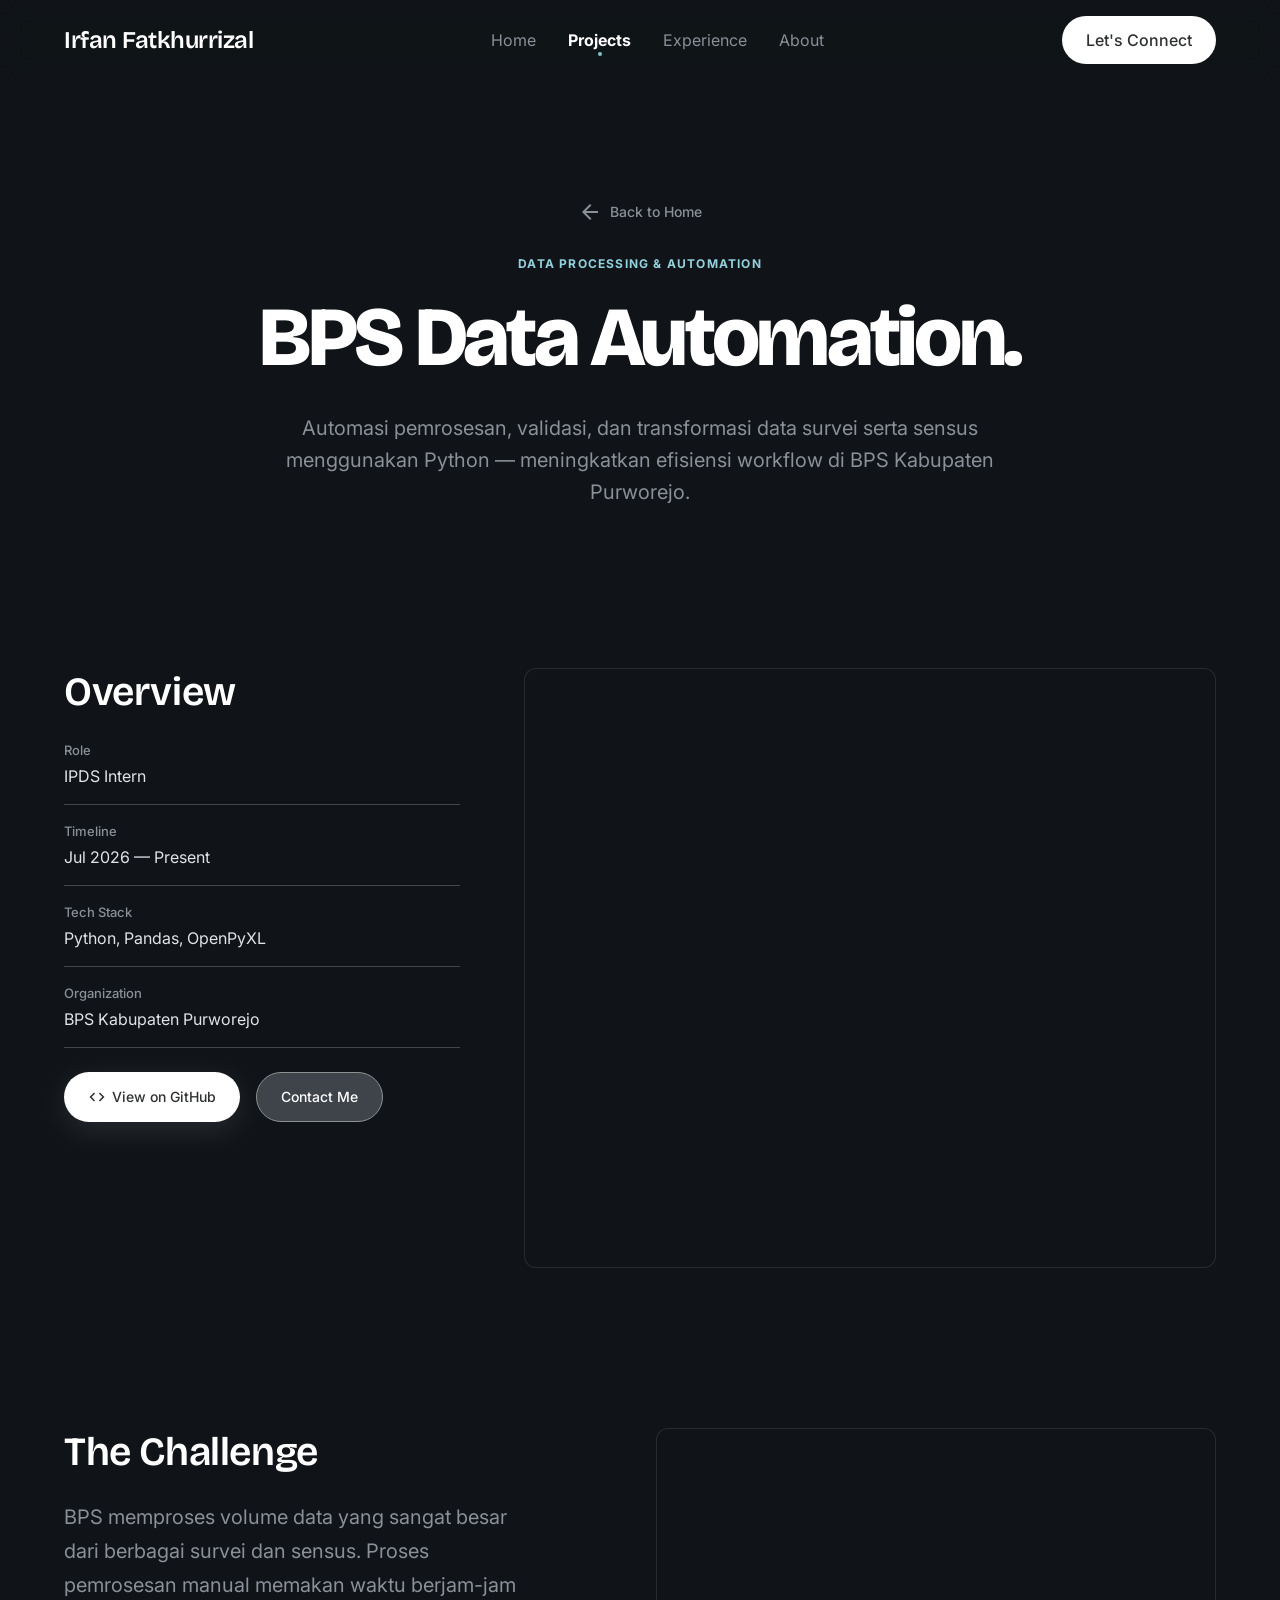
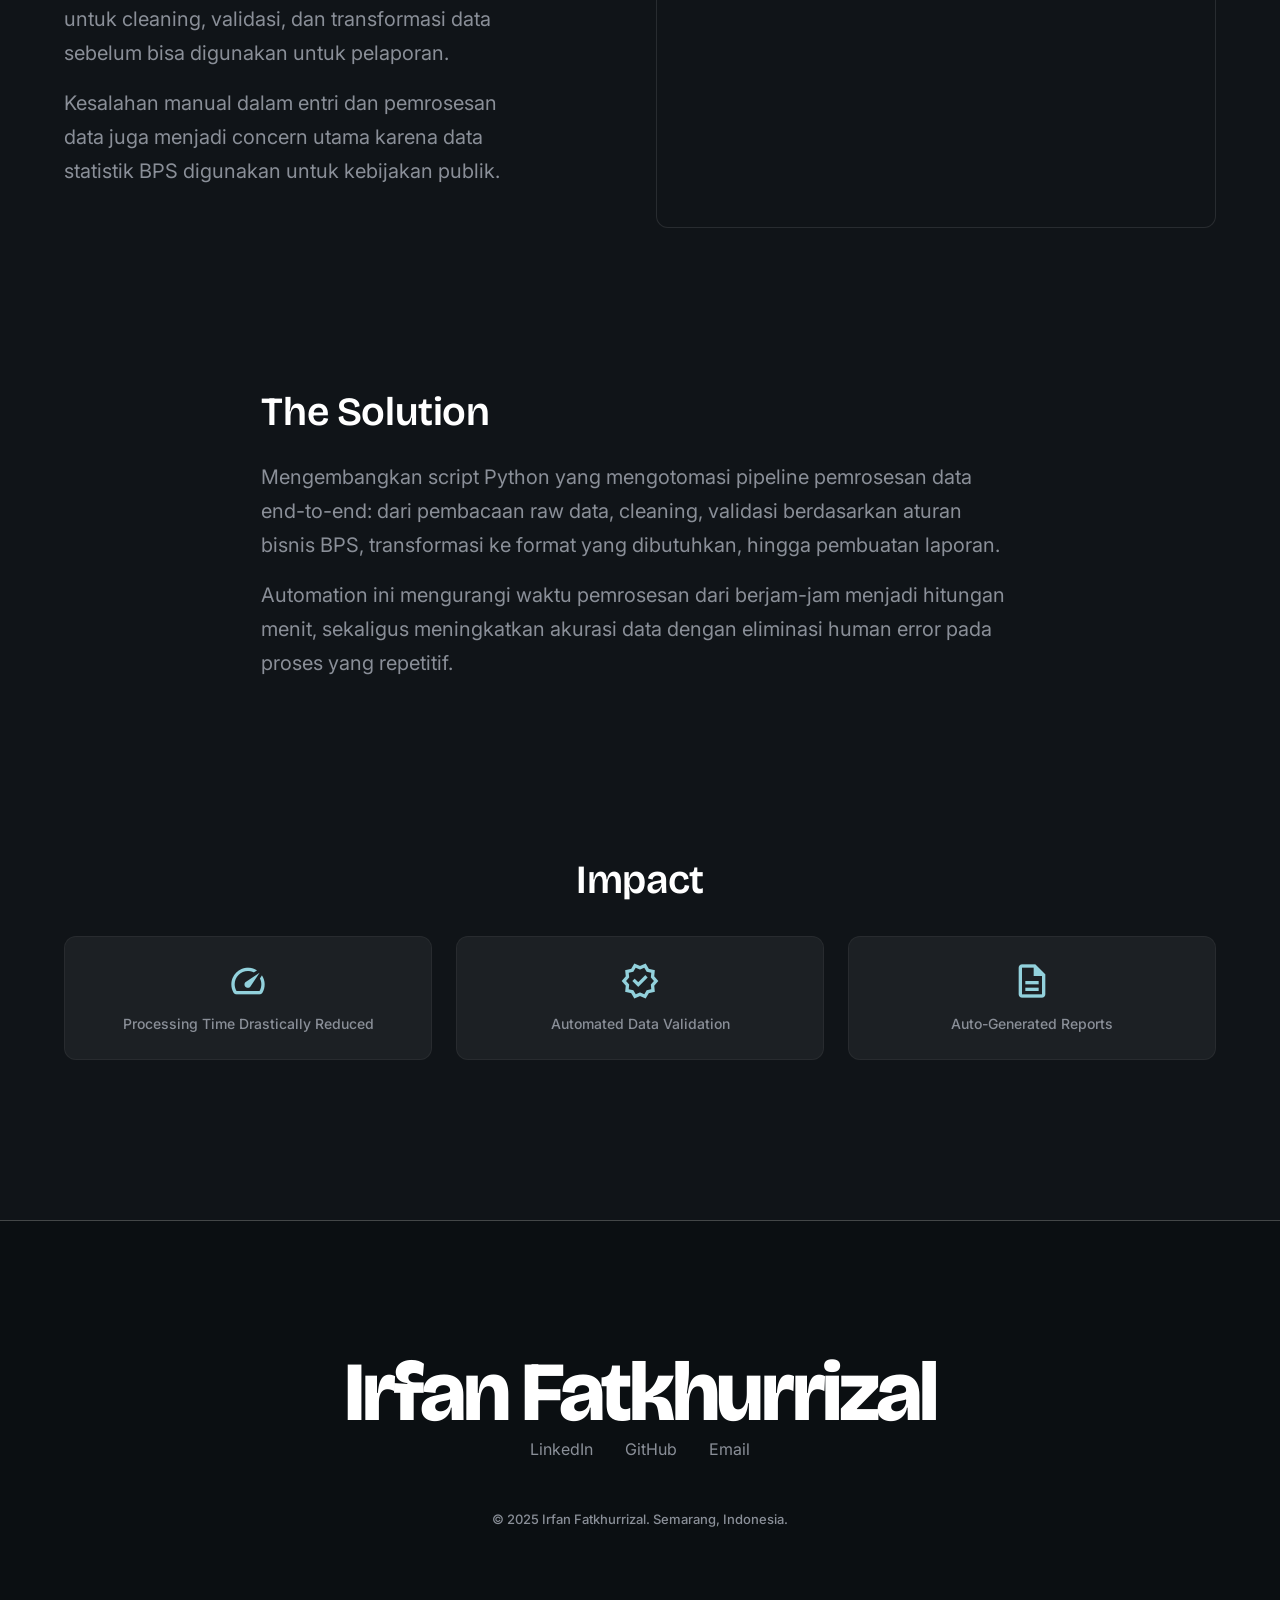
==== bps.html @ b94c5a6a "feat: minimalist personal portfolio for Irfan Fatkhurrizal" ====
<!DOCTYPE html>
<html lang="en">
<head>
  <meta charset="utf-8"/>
  <meta name="viewport" content="width=device-width, initial-scale=1.0"/>
  <title>BPS Data Automation — Python | Irfan Fatkhurrizal</title>
  <meta name="description" content="Automasi pemrosesan dan pelaporan data statistik menggunakan Python untuk BPS Kabupaten Purworejo."/>
  <link rel="stylesheet" href="index.css"/>
  <link href="https://fonts.googleapis.com/css2?family=Material+Symbols+Outlined:wght,FILL@100..700,0..1&display=swap" rel="stylesheet"/>
</head>
<body>

  <!-- ═══ Navigation ═══ -->
  <nav class="navbar" id="navbar">
    <div class="navbar__inner">
      <a class="navbar__logo" href="index.html">Irfan Fatkhurrizal</a>
      <div class="navbar__links">
        <a class="navbar__link" href="index.html">Home</a>
        <a class="navbar__link active" href="index.html#projects">Projects</a>
        <a class="navbar__link" href="index.html#experience">Experience</a>
        <a class="navbar__link" href="index.html#about">About</a>
      </div>
      <a class="navbar__cta" href="index.html#contact">Let's Connect</a>
      <button class="navbar__mobile-toggle" aria-label="Open menu">
        <span class="material-symbols-outlined">menu</span>
      </button>
    </div>
  </nav>

  <div class="mobile-menu" id="mobile-menu">
    <button class="mobile-menu__close" aria-label="Close menu">
      <span class="material-symbols-outlined">close</span>
    </button>
    <a class="mobile-menu__link" href="index.html">Home</a>
    <a class="mobile-menu__link" href="index.html#projects">Projects</a>
    <a class="mobile-menu__link" href="index.html#experience">Experience</a>
    <a class="mobile-menu__link" href="index.html#about">About</a>
  </div>

  <main>
    <section class="case-hero container">
      <a class="back-link reveal" href="index.html">
        <span class="material-symbols-outlined">arrow_back</span>
        Back to Home
      </a>
      <span class="case-hero__category text-label-caps reveal">Data Processing &amp; Automation</span>
      <h1 class="case-hero__title text-display-lg-mobile reveal reveal-delay-1">BPS Data Automation.</h1>
      <p class="case-hero__subtitle text-body-lg reveal reveal-delay-2">
        Automasi pemrosesan, validasi, dan transformasi data survei serta sensus menggunakan Python — meningkatkan efisiensi workflow di BPS Kabupaten Purworejo.
      </p>
    </section>

    <section class="case-overview container">
      <div class="case-overview__grid">
        <div class="reveal">
          <h2 class="case-overview__meta-title text-headline-md">Overview</h2>
          <ul class="case-overview__meta-list">
            <li class="case-overview__meta-item">
              <span class="case-overview__meta-label text-mono-label">Role</span>
              <span class="case-overview__meta-value text-body-md">IPDS Intern</span>
            </li>
            <li class="case-overview__meta-item">
              <span class="case-overview__meta-label text-mono-label">Timeline</span>
              <span class="case-overview__meta-value text-body-md">Jul 2026 — Present</span>
            </li>
            <li class="case-overview__meta-item">
              <span class="case-overview__meta-label text-mono-label">Tech Stack</span>
              <span class="case-overview__meta-value text-body-md">Python, Pandas, OpenPyXL</span>
            </li>
            <li class="case-overview__meta-item">
              <span class="case-overview__meta-label text-mono-label">Organization</span>
              <span class="case-overview__meta-value text-body-md">BPS Kabupaten Purworejo</span>
            </li>
          </ul>
          <div style="display: flex; gap: 16px; margin-top: 24px; flex-wrap: wrap;">
            <a class="btn btn--primary" href="https://github.com/farformbath" target="_blank" style="padding: 12px 24px; font-size: 14px;">
              <span class="material-symbols-outlined" style="font-size: 18px; margin-right: 6px;">code</span>
              View on GitHub
            </a>
            <a class="btn btn--outline" href="index.html#contact" style="padding: 12px 24px; font-size: 14px;">
              Contact Me
            </a>
          </div>
        </div>
        <div class="reveal reveal-delay-1">
          <div class="case-overview__hero-image" style="background-image: url('https://lh3.googleusercontent.com/aida-public/[base64]')"></div>
        </div>
      </div>
    </section>

    <section class="case-section container">
      <div class="case-section__grid">
        <div class="case-section__content reveal">
          <h2 class="case-section__title text-headline-md">The Challenge</h2>
          <p class="case-section__text text-body-lg">
            BPS memproses volume data yang sangat besar dari berbagai survei dan sensus. Proses pemrosesan manual memakan waktu berjam-jam untuk cleaning, validasi, dan transformasi data sebelum bisa digunakan untuk pelaporan.
          </p>
          <p class="case-section__text text-body-lg">
            Kesalahan manual dalam entri dan pemrosesan data juga menjadi concern utama karena data statistik BPS digunakan untuk kebijakan publik.
          </p>
        </div>
        <div class="case-section__image reveal reveal-delay-1" style="background-image: url('https://lh3.googleusercontent.com/aida-public/[base64]')">
        </div>
      </div>
    </section>

    <section class="case-section container">
      <div class="case-section__grid">
        <div class="case-section__content case-section__content--offset reveal">
          <h2 class="case-section__title text-headline-md">The Solution</h2>
          <p class="case-section__text text-body-lg">
            Mengembangkan script Python yang mengotomasi pipeline pemrosesan data end-to-end: dari pembacaan raw data, cleaning, validasi berdasarkan aturan bisnis BPS, transformasi ke format yang dibutuhkan, hingga pembuatan laporan.
          </p>
          <p class="case-section__text text-body-lg">
            Automation ini mengurangi waktu pemrosesan dari berjam-jam menjadi hitungan menit, sekaligus meningkatkan akurasi data dengan eliminasi human error pada proses yang repetitif.
          </p>
        </div>
      </div>
    </section>

    <section class="case-section container">
      <div class="reveal">
        <h2 class="case-section__title text-headline-md" style="text-align: center;">Impact</h2>
        <div class="metrics">
          <div class="metric">
            <span class="metric__value" style="font-size: 32px;">
              <span class="material-symbols-outlined" style="font-size: 40px; color: var(--secondary);">speed</span>
            </span>
            <span class="metric__label text-mono-label">Processing Time Drastically Reduced</span>
          </div>
          <div class="metric">
            <span class="metric__value" style="font-size: 32px;">
              <span class="material-symbols-outlined" style="font-size: 40px; color: var(--secondary);">verified</span>
            </span>
            <span class="metric__label text-mono-label">Automated Data Validation</span>
          </div>
          <div class="metric">
            <span class="metric__value" style="font-size: 32px;">
              <span class="material-symbols-outlined" style="font-size: 40px; color: var(--secondary);">description</span>
            </span>
            <span class="metric__label text-mono-label">Auto-Generated Reports</span>
          </div>
        </div>
      </div>
    </section>

  </main>

  <footer class="footer">
    <div class="footer__inner">
      <div class="footer__brand">Irfan Fatkhurrizal</div>
      <div class="footer__social">
        <a class="footer__social-link" href="https://www.linkedin.com/in/irfan-fatkhurrizal-444149339/" target="_blank">LinkedIn</a>
        <a class="footer__social-link" href="https://github.com/farformbath" target="_blank">GitHub</a>
        <a class="footer__social-link" href="mailto:irfaannnnr@gmail.com">Email</a>
      </div>
      <div class="footer__copyright text-mono-label">© 2025 Irfan Fatkhurrizal. Semarang, Indonesia.</div>
    </div>
  </footer>

  <script src="main.js"></script>
</body>
</html>
---- index.css ----
/* ======================================================
   MINIMALIST PORTFOLIO — Design System & Styles
   Based on Stitch "Architectural Minimalist" design
   ====================================================== */

/* ── Google Fonts ────────────────────────────────────── */
@import url('https://fonts.googleapis.com/css2?family=Bricolage+Grotesque:opsz,wght@12..96,200..800&family=Inter:wght@300;400;500;600;700&display=swap');

/* ── CSS Custom Properties (Design Tokens) ───────────── */
:root {
  /* ─ Surface Colors ─ */
  --surface:                 #101418;
  --surface-dim:             #101418;
  --surface-bright:          #363a3e;
  --surface-container-lowest:#0b0f12;
  --surface-container-low:   #181c20;
  --surface-container:       #1c2024;
  --surface-container-high:  #262a2f;
  --surface-container-highest:#313539;
  --surface-elevated:        #3F444A;
  --surface-variant:         #313539;

  /* ─ On-Surface Colors ─ */
  --on-surface:              #e0e3e8;
  --on-surface-variant:      #c4c7c8;
  --on-background:           #e0e3e8;
  --text-muted:              #8A8F98;

  /* ─ Primary ─ */
  --primary:                 #ffffff;
  --on-primary:              #2f3131;
  --primary-container:       #e2e2e2;
  --on-primary-container:    #636565;

  /* ─ Secondary (Teal) ─ */
  --secondary:               #92d1dc;
  --on-secondary:            #00363d;
  --secondary-container:     #00515b;
  --on-secondary-container:  #84c2cd;

  /* ─ Tertiary (Terracotta) ─ */
  --tertiary:                #ffffff;
  --tertiary-container:      #ffdbcc;
  --on-tertiary-container:   #a64812;

  /* ─ Error ─ */
  --error:                   #ffb4ab;
  --error-container:         #93000a;

  /* ─ Outline ─ */
  --outline:                 #8e9192;
  --outline-variant:         #444748;

  /* ─ Inverse ─ */
  --inverse-surface:         #e0e3e8;
  --inverse-on-surface:      #2d3135;

  /* ─ Typography ─ */
  --font-headline:           'Bricolage Grotesque', sans-serif;
  --font-body:               'Inter', sans-serif;

  /* ─ Spacing ─ */
  --unit:                    8px;
  --gutter:                  32px;
  --margin-mobile:           24px;
  --margin-desktop:          64px;
  --section-gap:             160px;

  /* ─ Border Radius ─ */
  --radius-sm:               0.125rem;
  --radius-default:          0.25rem;
  --radius-md:               0.375rem;
  --radius-lg:               0.5rem;
  --radius-xl:               0.75rem;
  --radius-full:             9999px;
}

/* ── Base Reset & Body ───────────────────────────────── */
*, *::before, *::after {
  margin: 0;
  padding: 0;
  box-sizing: border-box;
}

html {
  scroll-behavior: smooth;
  -webkit-font-smoothing: antialiased;
  -moz-osx-font-smoothing: grayscale;
}

body {
  font-family: var(--font-body);
  font-size: 16px;
  line-height: 24px;
  font-weight: 400;
  background-color: var(--surface);
  color: var(--on-surface);
  min-height: 100vh;
  overflow-x: hidden;
}

a {
  text-decoration: none;
  color: inherit;
  transition: color 0.3s ease, transform 0.3s ease;
}

img {
  max-width: 100%;
  display: block;
}

ul, ol { list-style: none; }

::selection {
  background-color: var(--secondary);
  color: var(--on-secondary);
}

/* ── Typography Utilities ────────────────────────────── */
.text-display-lg {
  font-family: var(--font-headline);
  font-size: 84px;
  line-height: 84px;
  letter-spacing: -0.04em;
  font-weight: 800;
}

.text-display-lg-mobile {
  font-family: var(--font-headline);
  font-size: 48px;
  line-height: 52px;
  letter-spacing: -0.02em;
  font-weight: 800;
}

.text-headline-md {
  font-family: var(--font-headline);
  font-size: 40px;
  line-height: 48px;
  letter-spacing: -0.01em;
  font-weight: 600;
}

.text-headline-sm {
  font-family: var(--font-headline);
  font-size: 24px;
  line-height: 32px;
  font-weight: 600;
}

.text-body-lg {
  font-family: var(--font-body);
  font-size: 20px;
  line-height: 32px;
  font-weight: 400;
}

.text-body-md {
  font-family: var(--font-body);
  font-size: 16px;
  line-height: 24px;
  font-weight: 400;
}

.text-label-caps {
  font-family: var(--font-body);
  font-size: 12px;
  line-height: 16px;
  letter-spacing: 0.1em;
  font-weight: 700;
  text-transform: uppercase;
}

.text-mono-label {
  font-family: var(--font-body);
  font-size: 13px;
  line-height: 20px;
  font-weight: 500;
}

/* ── Layout Utilities ────────────────────────────────── */
.container {
  max-width: 1280px;
  margin: 0 auto;
  padding: 0 var(--margin-mobile);
}

@media (min-width: 768px) {
  .container {
    padding: 0 var(--margin-desktop);
  }
}

/* ── Navigation ──────────────────────────────────────── */
.navbar {
  position: fixed;
  top: 0;
  left: 0;
  width: 100%;
  z-index: 50;
  background: rgba(16, 20, 24, 0.8);
  backdrop-filter: blur(12px);
  -webkit-backdrop-filter: blur(12px);
  transition: all 0.3s ease;
}

.navbar.scrolled {
  background: rgba(16, 20, 24, 0.95);
  box-shadow: 0 1px 0 rgba(68, 71, 72, 0.3);
}

.navbar__inner {
  display: flex;
  justify-content: space-between;
  align-items: center;
  max-width: 1280px;
  margin: 0 auto;
  padding: 0 var(--margin-mobile);
  height: 80px;
}

@media (min-width: 768px) {
  .navbar__inner {
    padding: 0 var(--margin-desktop);
  }
}

.navbar__logo {
  display: flex;
  align-items: center;
  gap: 10px;
  font-family: var(--font-headline);
  font-size: 24px;
  font-weight: 600;
  letter-spacing: -0.02em;
  color: var(--primary);
}

.navbar__logo-img {
  width: 32px;
  height: 32px;
  border-radius: 50%;
  object-fit: cover;
}

.navbar__links {
  display: none;
  align-items: center;
  gap: var(--gutter);
}

@media (min-width: 768px) {
  .navbar__links {
    display: flex;
  }
}

.navbar__link {
  color: var(--text-muted);
  font-size: 16px;
  line-height: 24px;
  transition: color 0.3s ease, transform 0.3s ease;
  position: relative;
}

.navbar__link:hover {
  color: var(--primary);
  transform: scale(1.05);
}

.navbar__link.active {
  color: var(--primary);
  font-weight: 700;
}

.navbar__link.active::after {
  content: '';
  position: absolute;
  bottom: -4px;
  left: 50%;
  transform: translateX(-50%);
  width: 4px;
  height: 4px;
  background: var(--on-secondary-container, #84c2cd);
  border-radius: 50%;
}

.navbar__cta {
  display: none;
  background: var(--primary);
  color: var(--on-primary);
  padding: 12px 24px;
  border-radius: var(--radius-full);
  font-size: 16px;
  font-weight: 500;
  transition: transform 0.2s ease;
  border: none;
  cursor: pointer;
}

@media (min-width: 768px) {
  .navbar__cta {
    display: inline-flex;
  }
}

.navbar__cta:hover {
  transform: scale(1.05);
}

/* Mobile Menu Toggle */
.navbar__mobile-toggle {
  display: flex;
  align-items: center;
  justify-content: center;
  background: none;
  border: none;
  color: var(--primary);
  cursor: pointer;
  font-size: 28px;
  padding: 4px;
}

@media (min-width: 768px) {
  .navbar__mobile-toggle {
    display: none;
  }
}

/* Mobile Menu Overlay */
.mobile-menu {
  position: fixed;
  top: 0;
  left: 0;
  width: 100%;
  height: 100vh;
  background: rgba(16, 20, 24, 0.98);
  backdrop-filter: blur(20px);
  z-index: 100;
  display: flex;
  flex-direction: column;
  align-items: center;
  justify-content: center;
  gap: 32px;
  opacity: 0;
  pointer-events: none;
  transition: opacity 0.3s ease;
}

.mobile-menu.open {
  opacity: 1;
  pointer-events: all;
}

.mobile-menu__close {
  position: absolute;
  top: 24px;
  right: 24px;
  background: none;
  border: none;
  color: var(--primary);
  font-size: 32px;
  cursor: pointer;
}

.mobile-menu__link {
  font-family: var(--font-headline);
  font-size: 32px;
  font-weight: 600;
  color: var(--primary);
  transition: color 0.3s ease;
}

.mobile-menu__link:hover {
  color: var(--secondary);
}

/* ── Hero Section ────────────────────────────────────── */
.hero {
  padding-top: 160px;
  padding-bottom: var(--section-gap);
  text-align: center;
  display: flex;
  flex-direction: column;
  align-items: center;
}

@media (min-width: 768px) {
  .hero {
    padding-top: 200px;
  }
}

.hero__title {
  color: var(--primary);
  margin-bottom: 24px;
  max-width: 800px;
}

.hero__subtitle {
  color: var(--text-muted);
  max-width: 640px;
  line-height: 1.6;
}

/* ── Case Studies Grid ───────────────────────────────── */
.case-studies {
  margin-bottom: var(--section-gap);
}

.case-studies__heading {
  color: var(--primary);
  margin-bottom: 48px;
  padding-bottom: 16px;
  border-bottom: 1px solid var(--surface-variant);
}

.case-studies__grid {
  display: grid;
  grid-template-columns: 1fr;
  gap: 32px;
}

@media (min-width: 768px) {
  .case-studies__grid {
    grid-template-columns: repeat(12, 1fr);
  }
}

/* Card Spans */
.card--span-8 { grid-column: span 1; }
.card--span-4 { grid-column: span 1; }
.card--span-6 { grid-column: span 1; }

@media (min-width: 768px) {
  .card--span-8 { grid-column: span 8; }
  .card--span-4 { grid-column: span 4; }
  .card--span-6 { grid-column: span 6; }
}

/* Project Card */
.project-card {
  display: flex;
  flex-direction: column;
  background: var(--surface-elevated);
  border-radius: 12px;
  overflow: hidden;
  border: 1px solid rgba(255, 255, 255, 0.1);
  transition: transform 0.3s ease, box-shadow 0.3s ease;
  cursor: pointer;
  text-decoration: none;
  color: inherit;
}

.project-card:hover {
  transform: translateY(-8px);
  box-shadow: 0 20px 60px rgba(0, 0, 0, 0.4);
}

.project-card__image-wrapper {
  overflow: hidden;
  background: var(--surface-container-highest);
}

.project-card__image-wrapper--16x9 {
  aspect-ratio: 16 / 9;
}

.project-card__image-wrapper--4x5 {
  aspect-ratio: 4 / 5;
}

@media (min-width: 768px) {
  .project-card__image-wrapper--4x5 {
    aspect-ratio: auto;
    height: 300px;
  }
}

.project-card__image-wrapper--video {
  aspect-ratio: 16 / 9;
}

.project-card__image {
  width: 100%;
  height: 100%;
  object-fit: cover;
  background-size: cover;
  background-position: center;
  transition: transform 0.5s ease;
}

.project-card:hover .project-card__image {
  transform: scale(1.05);
}

.project-card__content {
  padding: 24px;
  flex-grow: 1;
  display: flex;
  flex-direction: column;
  justify-content: space-between;
  background: var(--surface-elevated);
}

.project-card__category {
  color: var(--secondary);
  margin-bottom: 8px;
  display: block;
}

.project-card__title {
  color: var(--primary);
  margin-bottom: 12px;
}

.project-card__desc {
  color: var(--text-muted);
}

/* ── About Section ───────────────────────────────────── */
.about {
  padding: var(--section-gap) 0;
  background: var(--surface-container-low);
  border-top: 1px solid rgba(68, 71, 72, 0.2);
  border-bottom: 1px solid rgba(68, 71, 72, 0.2);
}

.about__grid {
  display: grid;
  grid-template-columns: 1fr;
  gap: 48px;
  align-items: center;
}

@media (min-width: 768px) {
  .about__grid {
    grid-template-columns: 5fr 7fr;
  }
}

.about__photo-wrapper {
  display: flex;
  justify-content: center;
}

@media (min-width: 768px) {
  .about__photo-wrapper {
    justify-content: flex-start;
  }
}

.about__photo-frame {
  position: relative;
  width: 256px;
  height: 320px;
  border-radius: 16px;
  overflow: hidden;
  border: 1px solid rgba(255, 255, 255, 0.1);
  box-shadow: 0 25px 50px rgba(0, 0, 0, 0.5);
  transform: rotate(-3deg);
  transition: transform 0.5s ease;
}

@media (min-width: 768px) {
  .about__photo-frame {
    width: 320px;
    height: 384px;
  }
}

.about__photo-frame:hover {
  transform: rotate(0deg);
}

.about__photo {
  width: 100%;
  height: 100%;
  object-fit: cover;
}

.about__content {
  display: flex;
  flex-direction: column;
  gap: 24px;
}

.about__title {
  color: var(--primary);
  margin-bottom: 8px;
}

.about__text {
  color: var(--text-muted);
  line-height: 1.6;
}

/* ── Connect / Contact Section ───────────────────────── */
.connect {
  padding: var(--section-gap) 0;
  text-align: center;
  display: flex;
  flex-direction: column;
  align-items: center;
}

.connect__eyebrow {
  color: var(--secondary);
  margin-bottom: 16px;
  display: block;
}

.connect__title {
  color: var(--primary);
  margin-bottom: 48px;
}

.connect__buttons {
  display: flex;
  flex-direction: column;
  gap: 16px;
  margin-bottom: 64px;
}

@media (min-width: 640px) {
  .connect__buttons {
    flex-direction: row;
  }
}

.btn {
  display: inline-flex;
  align-items: center;
  justify-content: center;
  padding: 16px 32px;
  border-radius: var(--radius-full);
  font-size: 16px;
  font-weight: 500;
  font-family: var(--font-body);
  cursor: pointer;
  border: none;
  transition: transform 0.2s ease, background 0.3s ease;
  text-decoration: none;
}

.btn:hover {
  transform: scale(1.05);
}

.btn--primary {
  background: var(--primary);
  color: var(--on-primary);
  box-shadow: 0 8px 32px rgba(255, 255, 255, 0.1);
}

.btn--outline {
  background: var(--surface-elevated);
  color: var(--primary);
  border: 1px solid var(--outline);
}

.btn--outline:hover {
  background: var(--surface-variant);
}

.connect__email {
  display: flex;
  align-items: center;
  gap: 16px;
  font-family: var(--font-headline);
  font-size: 28px;
  font-weight: 600;
  color: var(--primary);
  transition: color 0.3s ease;
  word-break: break-all;
}

@media (min-width: 768px) {
  .connect__email {
    font-size: 48px;
  }
}

.connect__email:hover {
  color: var(--secondary);
}

.connect__email-icon {
  font-size: 36px;
}

@media (min-width: 768px) {
  .connect__email-icon {
    font-size: 56px;
  }
}

/* ── Footer ──────────────────────────────────────────── */
.footer {
  padding: var(--section-gap) 0;
  background: var(--surface-container-lowest);
  border-top: 1px solid var(--outline-variant);
  text-align: center;
}

.footer__inner {
  display: flex;
  flex-direction: column;
  align-items: center;
  max-width: 1280px;
  margin: 0 auto;
  padding: 0 var(--margin-mobile);
}

@media (min-width: 768px) {
  .footer__inner {
    padding: 0 var(--margin-desktop);
  }
}

.footer__brand {
  font-family: var(--font-headline);
  font-size: 48px;
  font-weight: 800;
  letter-spacing: -0.02em;
  color: var(--primary);
  margin-bottom: 32px;
}

@media (min-width: 768px) {
  .footer__brand {
    font-size: 84px;
    letter-spacing: -0.04em;
  }
}

.footer__social {
  display: flex;
  flex-wrap: wrap;
  justify-content: center;
  gap: 32px;
  margin-bottom: 48px;
}

.footer__social-link {
  color: var(--text-muted);
  font-size: 16px;
  transition: color 0.3s ease, transform 0.3s ease;
}

.footer__social-link:hover {
  color: var(--primary);
  transform: scale(1.02);
}

.footer__copyright {
  color: var(--text-muted);
}

/* ── Case Study Page ─────────────────────────────────── */
.case-hero {
  padding-top: 160px;
  padding-bottom: 80px;
  text-align: center;
}

@media (min-width: 768px) {
  .case-hero {
    padding-top: 200px;
    padding-bottom: var(--section-gap);
  }
}

.case-hero__category {
  color: var(--secondary);
  margin-bottom: 24px;
  display: block;
}

.case-hero__title {
  color: var(--primary);
  margin-bottom: 32px;
}

.case-hero__subtitle {
  color: var(--text-muted);
  max-width: 720px;
  margin: 0 auto;
  line-height: 1.6;
}

/* Case Study Overview */
.case-overview {
  margin-bottom: var(--section-gap);
}

.case-overview__grid {
  display: grid;
  grid-template-columns: 1fr;
  gap: var(--gutter);
}

@media (min-width: 768px) {
  .case-overview__grid {
    grid-template-columns: 4fr 7fr;
    gap: 64px;
  }
}

.case-overview__meta-title {
  color: var(--primary);
  margin-bottom: 24px;
}

.case-overview__meta-list {
  display: flex;
  flex-direction: column;
  gap: 16px;
}

.case-overview__meta-item {
  padding-bottom: 16px;
  border-bottom: 1px solid var(--outline-variant);
}

.case-overview__meta-label {
  color: var(--text-muted);
  display: block;
  margin-bottom: 4px;
}

.case-overview__meta-value {
  color: var(--on-surface);
}

.case-overview__hero-image {
  border-radius: 12px;
  overflow: hidden;
  border: 1px solid rgba(255, 255, 255, 0.1);
  height: 400px;
  background-size: cover;
  background-position: center;
}

@media (min-width: 768px) {
  .case-overview__hero-image {
    height: 600px;
  }
}

/* Case Study Content Sections */
.case-section {
  margin-bottom: var(--section-gap);
}

.case-section__grid {
  display: grid;
  grid-template-columns: 1fr;
  gap: var(--gutter);
}

@media (min-width: 768px) {
  .case-section__grid {
    grid-template-columns: repeat(12, 1fr);
    gap: var(--gutter);
  }
}

.case-section__content {
  grid-column: span 1;
}

@media (min-width: 768px) {
  .case-section__content {
    grid-column: 1 / span 5;
  }
  .case-section__content--wide {
    grid-column: 1 / span 8;
  }
  .case-section__content--offset {
    grid-column: 3 / span 8;
  }
  .case-section__content--full {
    grid-column: 1 / -1;
  }
}

.case-section__title {
  color: var(--primary);
  margin-bottom: 24px;
}

.case-section__text {
  color: var(--text-muted);
  line-height: 1.7;
  margin-bottom: 16px;
}

.case-section__image {
  grid-column: span 1;
  border-radius: 12px;
  overflow: hidden;
  border: 1px solid rgba(255, 255, 255, 0.1);
  background-size: cover;
  background-position: center;
  min-height: 300px;
}

@media (min-width: 768px) {
  .case-section__image {
    grid-column: 7 / -1;
    min-height: 400px;
  }
}

/* Key Metrics */
.metrics {
  display: grid;
  grid-template-columns: repeat(2, 1fr);
  gap: 24px;
  margin-top: 32px;
}

@media (min-width: 768px) {
  .metrics {
    grid-template-columns: repeat(3, 1fr);
  }
}

.metric {
  padding: 24px;
  background: var(--surface-container);
  border-radius: 12px;
  border: 1px solid rgba(255, 255, 255, 0.05);
  text-align: center;
}

.metric__value {
  font-family: var(--font-headline);
  font-size: 40px;
  font-weight: 800;
  color: var(--secondary);
  margin-bottom: 8px;
  display: block;
}

.metric__label {
  color: var(--text-muted);
  font-size: 14px;
}

/* Image Gallery */
.image-gallery {
  display: grid;
  grid-template-columns: 1fr;
  gap: 24px;
  margin-top: 48px;
}

@media (min-width: 768px) {
  .image-gallery {
    grid-template-columns: repeat(2, 1fr);
  }
}

.image-gallery__item {
  border-radius: 12px;
  overflow: hidden;
  border: 1px solid rgba(255, 255, 255, 0.1);
  aspect-ratio: 16 / 10;
  background-size: cover;
  background-position: center;
  transition: transform 0.3s ease;
}

.image-gallery__item:hover {
  transform: scale(1.02);
}

/* Coming Soon Badge */
.coming-soon-badge {
  display: inline-flex;
  align-items: center;
  gap: 8px;
  padding: 8px 20px;
  background: var(--surface-elevated);
  border: 1px solid rgba(255, 255, 255, 0.1);
  border-radius: var(--radius-full);
  color: var(--secondary);
  font-size: 14px;
  font-weight: 600;
  letter-spacing: 0.05em;
  text-transform: uppercase;
}

.coming-soon-badge__dot {
  width: 8px;
  height: 8px;
  border-radius: 50%;
  background: var(--secondary);
  animation: pulse-dot 2s infinite;
}

@keyframes pulse-dot {
  0%, 100% { opacity: 1; }
  50% { opacity: 0.3; }
}

/* ── Back Link ───────────────────────────────────────── */
.back-link {
  display: inline-flex;
  align-items: center;
  gap: 8px;
  color: var(--text-muted);
  font-size: 14px;
  font-weight: 500;
  margin-bottom: 32px;
  transition: color 0.3s ease, gap 0.3s ease;
}

.back-link:hover {
  color: var(--primary);
  gap: 12px;
}

/* ── Scroll Reveal Animation ─────────────────────────── */
.reveal {
  opacity: 0;
  transform: translateY(30px);
  transition: opacity 0.7s ease, transform 0.7s ease;
}

.reveal.revealed {
  opacity: 1;
  transform: translateY(0);
}

/* Stagger delays */
.reveal-delay-1 { transition-delay: 0.1s; }
.reveal-delay-2 { transition-delay: 0.2s; }
.reveal-delay-3 { transition-delay: 0.3s; }
.reveal-delay-4 { transition-delay: 0.4s; }

/* ── Material Symbols ────────────────────────────────── */
.material-symbols-outlined {
  font-variation-settings: 'FILL' 0, 'wght' 400, 'GRAD' 0, 'opsz' 24;
}

/* ── Responsive Typography Overrides ─────────────────── */
@media (min-width: 768px) {
  .hero__title {
    font-size: 84px;
    line-height: 84px;
    letter-spacing: -0.04em;
  }

  .case-hero__title {
    font-size: 84px;
    line-height: 84px;
    letter-spacing: -0.04em;
  }

  .connect__title {
    font-size: 84px;
    line-height: 84px;
    letter-spacing: -0.04em;
  }
}
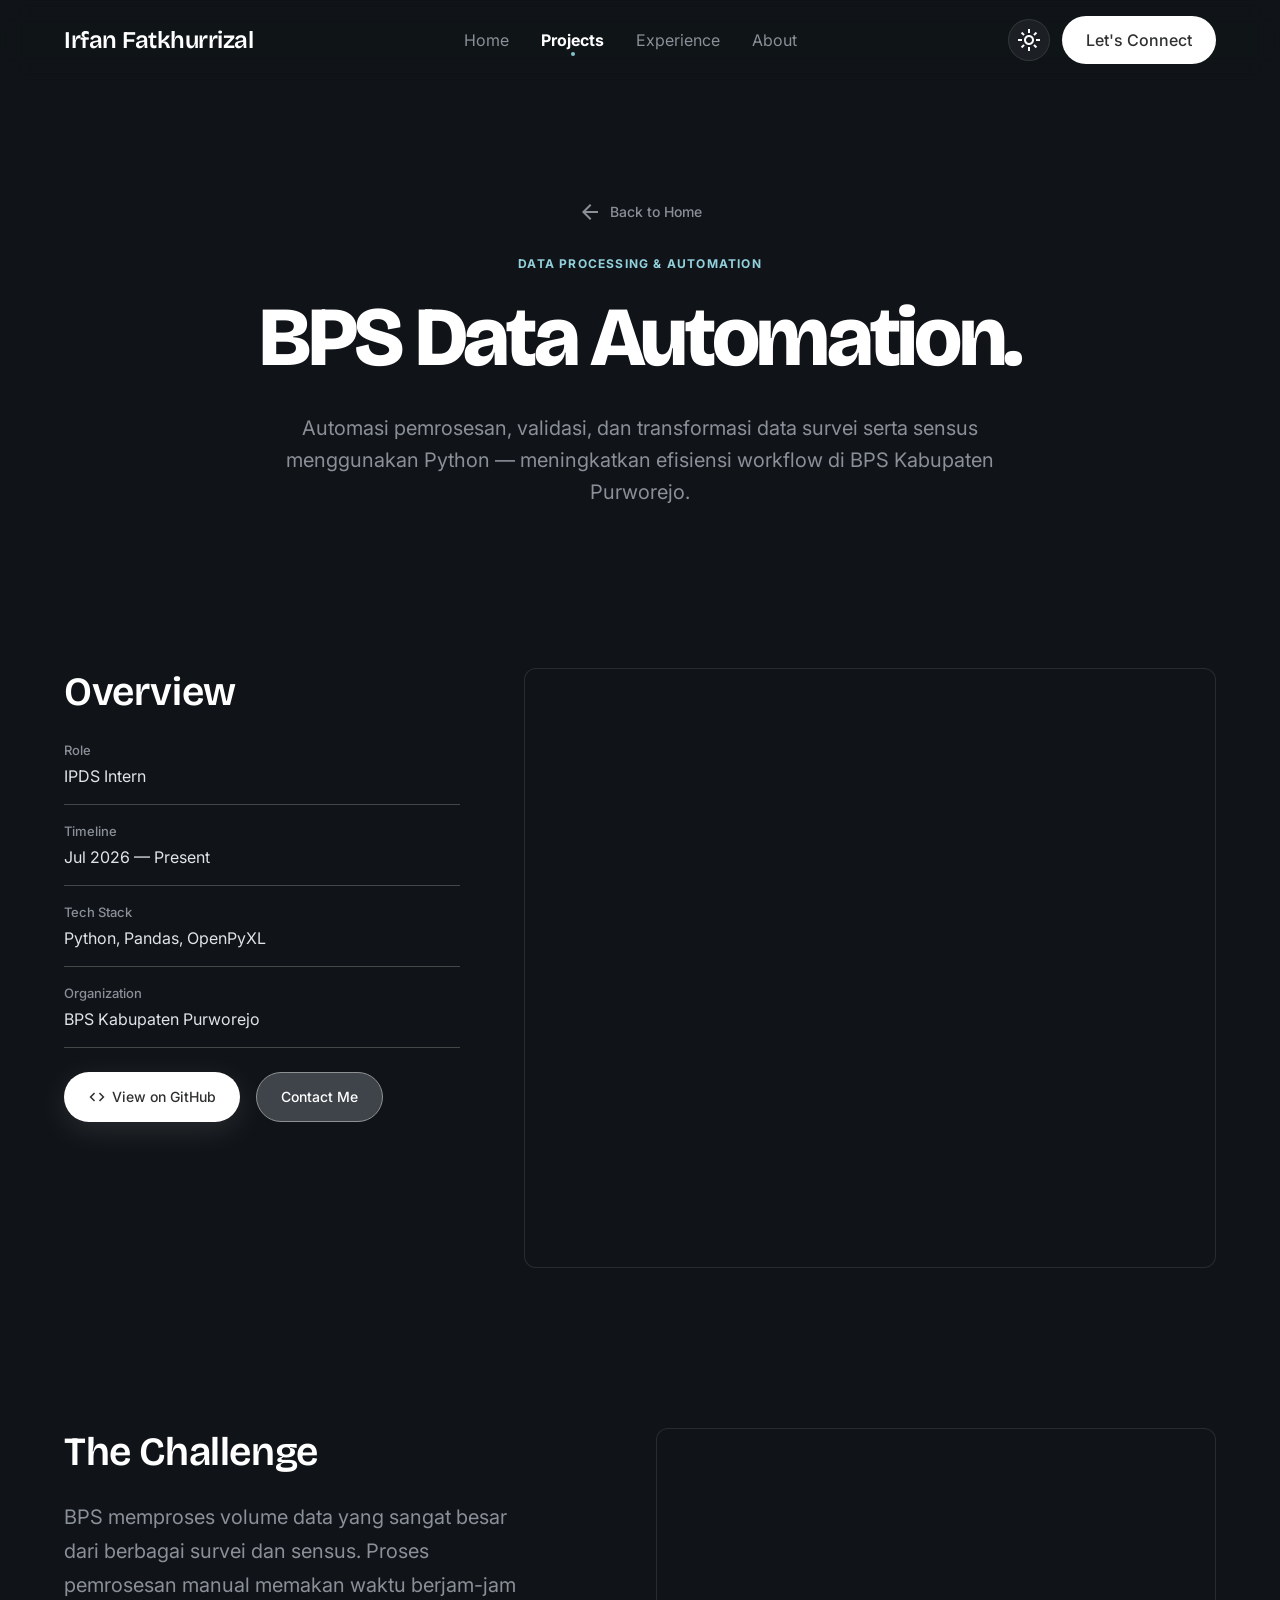
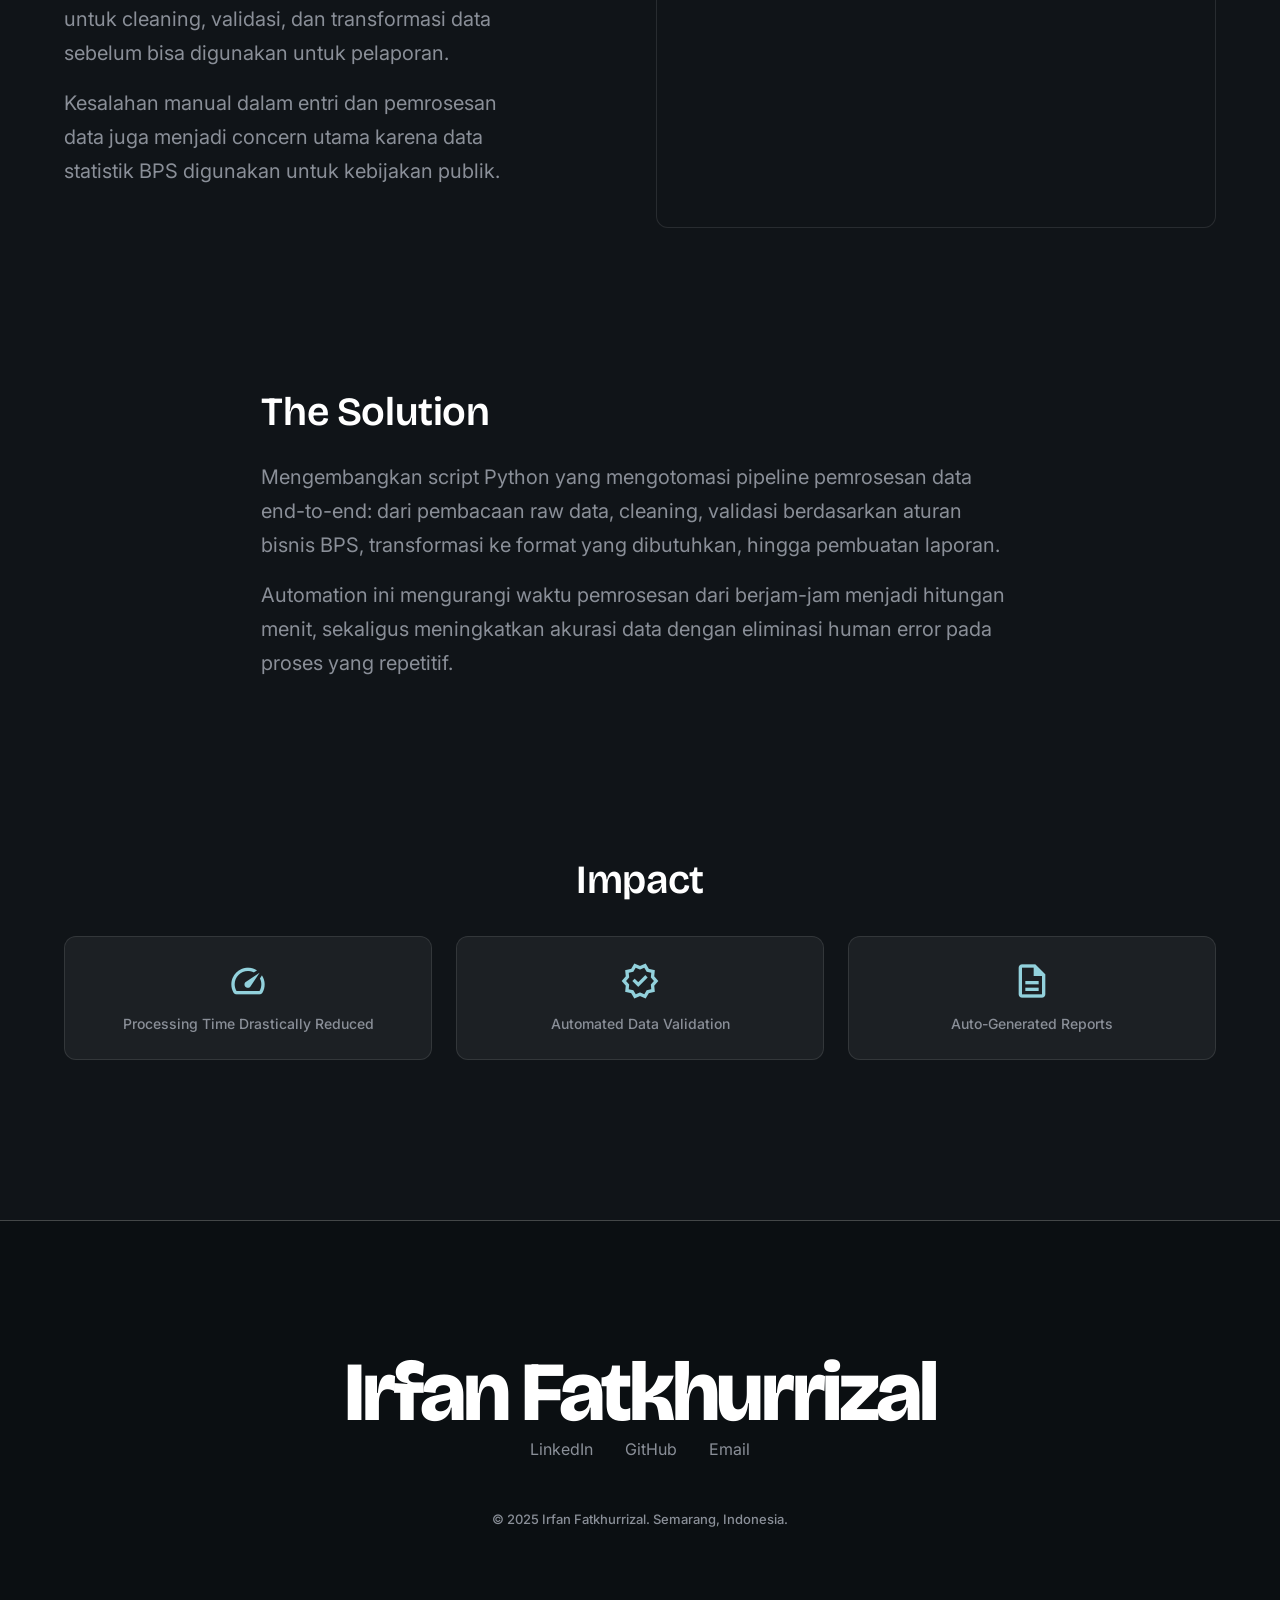
==== commit 4d65df48: "feat: add dark and light mode with theme switcher and localStorage persistence" ====
--- a/bps.html
+++ b/bps.html
@@ -20,10 +20,15 @@
         <a class="navbar__link" href="index.html#experience">Experience</a>
         <a class="navbar__link" href="index.html#about">About</a>
       </div>
-      <a class="navbar__cta" href="index.html#contact">Let's Connect</a>
-      <button class="navbar__mobile-toggle" aria-label="Open menu">
-        <span class="material-symbols-outlined">menu</span>
-      </button>
+      <div class="navbar__actions">
+        <button class="theme-toggle" id="theme-toggle" aria-label="Toggle theme" title="Toggle theme">
+          <span class="material-symbols-outlined theme-toggle__icon">light_mode</span>
+        </button>
+        <a class="navbar__cta" href="index.html#contact">Let's Connect</a>
+        <button class="navbar__mobile-toggle" aria-label="Open menu">
+          <span class="material-symbols-outlined">menu</span>
+        </button>
+      </div>
     </div>
   </nav>
 
@@ -35,6 +40,11 @@
     <a class="mobile-menu__link" href="index.html#projects">Projects</a>
     <a class="mobile-menu__link" href="index.html#experience">Experience</a>
     <a class="mobile-menu__link" href="index.html#about">About</a>
+    <div style="margin-top: 16px;">
+      <button class="theme-toggle" aria-label="Toggle theme" title="Toggle theme">
+        <span class="material-symbols-outlined theme-toggle__icon">light_mode</span>
+      </button>
+    </div>
   </div>
 
   <main>
--- a/index.css
+++ b/index.css
@@ -8,7 +8,7 @@
 
 /* ── CSS Custom Properties (Design Tokens) ───────────── */
 :root {
-  /* ─ Surface Colors ─ */
+  /* ─ Surface Colors (Dark Default) ─ */
   --surface:                 #101418;
   --surface-dim:             #101418;
   --surface-bright:          #363a3e;
@@ -38,7 +38,7 @@
   --secondary-container:     #00515b;
   --on-secondary-container:  #84c2cd;
 
-  /* ─ Tertiary (Terracotta) ─ */
+  /* ─ Tertiary ─ */
   --tertiary:                #ffffff;
   --tertiary-container:      #ffdbcc;
   --on-tertiary-container:   #a64812;
@@ -47,9 +47,14 @@
   --error:                   #ffb4ab;
   --error-container:         #93000a;
 
-  /* ─ Outline ─ */
+  /* ─ Outline & Borders ─ */
   --outline:                 #8e9192;
   --outline-variant:         #444748;
+  --border-subtle:           rgba(255, 255, 255, 0.1);
+  --card-shadow:             0 20px 60px rgba(0, 0, 0, 0.4);
+  --navbar-bg:               rgba(16, 20, 24, 0.8);
+  --navbar-scrolled:         rgba(16, 20, 24, 0.95);
+  --mobile-menu-bg:          rgba(16, 20, 24, 0.98);
 
   /* ─ Inverse ─ */
   --inverse-surface:         #e0e3e8;
@@ -73,6 +78,57 @@
   --radius-lg:               0.5rem;
   --radius-xl:               0.75rem;
   --radius-full:             9999px;
+}
+
+/* ── Light Theme Overrides ───────────────────────────── */
+[data-theme="light"] {
+  /* ─ Surface Colors ─ */
+  --surface:                 #f8f9fa;
+  --surface-dim:             #edf0f3;
+  --surface-bright:          #ffffff;
+  --surface-container-lowest:#ffffff;
+  --surface-container-low:   #f1f4f7;
+  --surface-container:       #e8ecf1;
+  --surface-container-high:  #dfe4eb;
+  --surface-container-highest:#d5dce5;
+  --surface-elevated:        #ffffff;
+  --surface-variant:         #e2e7ee;
+
+  /* ─ On-Surface Colors ─ */
+  --on-surface:              #171d22;
+  --on-surface-variant:      #41484e;
+  --on-background:           #171d22;
+  --text-muted:              #64748b;
+
+  /* ─ Primary ─ */
+  --primary:                 #0f172a;
+  --on-primary:              #ffffff;
+  --primary-container:       #1e293b;
+  --on-primary-container:    #f8fafc;
+
+  /* ─ Secondary (Teal/Ocean) ─ */
+  --secondary:               #006d77;
+  --on-secondary:            #ffffff;
+  --secondary-container:     #e0f2fe;
+  --on-secondary-container:  #0284c7;
+
+  /* ─ Tertiary ─ */
+  --tertiary:                #0f172a;
+  --tertiary-container:      #ffedd5;
+  --on-tertiary-container:   #9a3412;
+
+  /* ─ Outline & Borders ─ */
+  --outline:                 #94a3b8;
+  --outline-variant:         #cbd5e1;
+  --border-subtle:           rgba(0, 0, 0, 0.08);
+  --card-shadow:             0 12px 32px rgba(15, 23, 42, 0.08);
+  --navbar-bg:               rgba(248, 249, 250, 0.85);
+  --navbar-scrolled:         rgba(248, 249, 250, 0.98);
+  --mobile-menu-bg:          rgba(248, 249, 250, 0.98);
+
+  /* ─ Inverse ─ */
+  --inverse-surface:         #171d22;
+  --inverse-on-surface:      #f1f4f7;
 }
 
 /* ── Base Reset & Body ───────────────────────────────── */
@@ -199,15 +255,15 @@
   left: 0;
   width: 100%;
   z-index: 50;
-  background: rgba(16, 20, 24, 0.8);
+  background: var(--navbar-bg);
   backdrop-filter: blur(12px);
   -webkit-backdrop-filter: blur(12px);
   transition: all 0.3s ease;
 }
 
 .navbar.scrolled {
-  background: rgba(16, 20, 24, 0.95);
-  box-shadow: 0 1px 0 rgba(68, 71, 72, 0.3);
+  background: var(--navbar-scrolled);
+  box-shadow: 0 1px 0 var(--border-subtle);
 }
 
 .navbar__inner {
@@ -284,6 +340,38 @@
   height: 4px;
   background: var(--on-secondary-container, #84c2cd);
   border-radius: 50%;
+}
+
+.navbar__actions {
+  display: flex;
+  align-items: center;
+  gap: 12px;
+}
+
+/* Theme Toggle Button */
+.theme-toggle {
+  display: inline-flex;
+  align-items: center;
+  justify-content: center;
+  width: 42px;
+  height: 42px;
+  border-radius: 50%;
+  background: var(--surface-container);
+  border: 1px solid var(--border-subtle);
+  color: var(--primary);
+  cursor: pointer;
+  transition: transform 0.2s ease, background 0.3s ease, color 0.3s ease;
+  padding: 0;
+}
+
+.theme-toggle:hover {
+  transform: scale(1.08);
+  background: var(--surface-variant);
+}
+
+.theme-toggle__icon {
+  font-size: 22px;
+  line-height: 1;
 }
 
 .navbar__cta {
@@ -335,7 +423,7 @@
   left: 0;
   width: 100%;
   height: 100vh;
-  background: rgba(16, 20, 24, 0.98);
+  background: var(--mobile-menu-bg);
   backdrop-filter: blur(20px);
   z-index: 100;
   display: flex;
@@ -446,7 +534,7 @@
   background: var(--surface-elevated);
   border-radius: 12px;
   overflow: hidden;
-  border: 1px solid rgba(255, 255, 255, 0.1);
+  border: 1px solid var(--border-subtle);
   transition: transform 0.3s ease, box-shadow 0.3s ease;
   cursor: pointer;
   text-decoration: none;
@@ -455,7 +543,7 @@
 
 .project-card:hover {
   transform: translateY(-8px);
-  box-shadow: 0 20px 60px rgba(0, 0, 0, 0.4);
+  box-shadow: var(--card-shadow);
 }
 
 .project-card__image-wrapper {
@@ -557,8 +645,8 @@
   height: 320px;
   border-radius: 16px;
   overflow: hidden;
-  border: 1px solid rgba(255, 255, 255, 0.1);
-  box-shadow: 0 25px 50px rgba(0, 0, 0, 0.5);
+  border: 1px solid var(--border-subtle);
+  box-shadow: 0 25px 50px rgba(0, 0, 0, 0.3);
   transform: rotate(-3deg);
   transition: transform 0.5s ease;
 }
@@ -837,7 +925,7 @@
 .case-overview__hero-image {
   border-radius: 12px;
   overflow: hidden;
-  border: 1px solid rgba(255, 255, 255, 0.1);
+  border: 1px solid var(--border-subtle);
   height: 400px;
   background-size: cover;
   background-position: center;
@@ -901,7 +989,7 @@
   grid-column: span 1;
   border-radius: 12px;
   overflow: hidden;
-  border: 1px solid rgba(255, 255, 255, 0.1);
+  border: 1px solid var(--border-subtle);
   background-size: cover;
   background-position: center;
   min-height: 300px;
@@ -932,7 +1020,7 @@
   padding: 24px;
   background: var(--surface-container);
   border-radius: 12px;
-  border: 1px solid rgba(255, 255, 255, 0.05);
+  border: 1px solid var(--border-subtle);
   text-align: center;
 }
 
